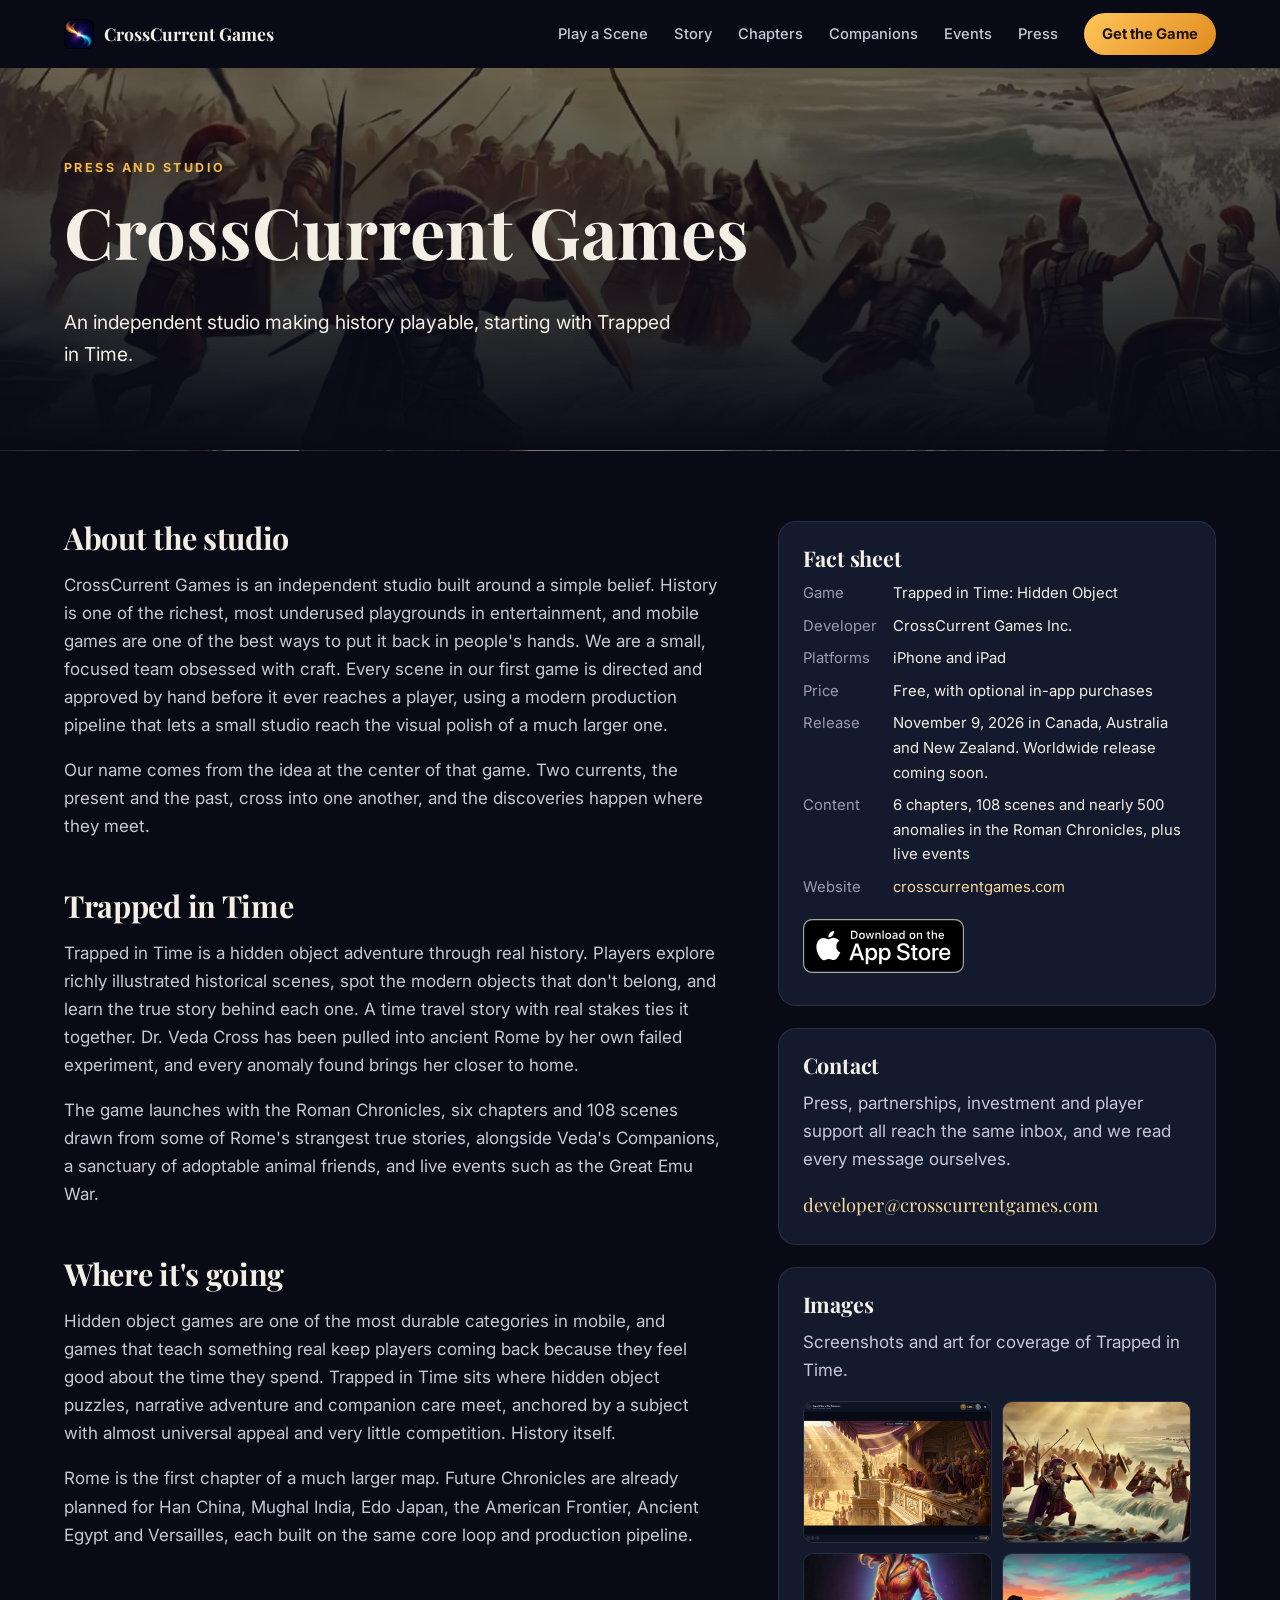
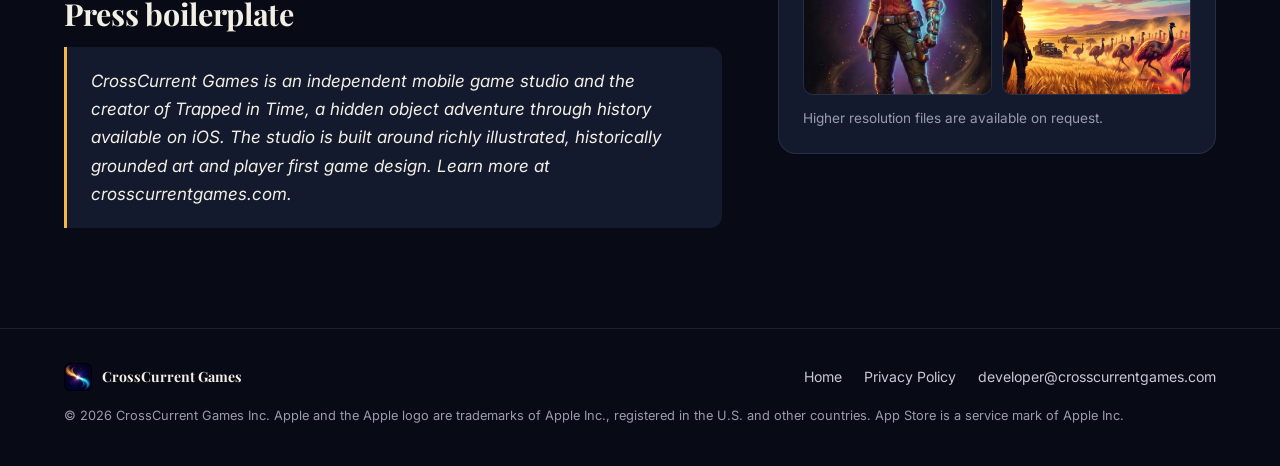
==== press.html @ 3f319984 "Redesign the site as a player-first landing page (draft) Built from the game's own art: a full-scree" ====
<!doctype html>
<html lang="en" class="no-js">
<head>
  <meta charset="utf-8" />
  <meta name="viewport" content="width=device-width, initial-scale=1" />
  <title>Press and Studio | CrossCurrent Games</title>
  <meta name="description" content="Press information for Trapped in Time and CrossCurrent Games. Fact sheet, studio background, press boilerplate and contact." />
  <link rel="canonical" href="https://crosscurrentgames.com/press.html" />
  <link rel="icon" type="image/png" sizes="32x32" href="assets/images/favicon-32.png" />
  <link rel="apple-touch-icon" sizes="180x180" href="assets/images/apple-touch-icon.png" />
  <meta property="og:type" content="website" />
  <meta property="og:title" content="Press and Studio | CrossCurrent Games" />
  <meta property="og:image" content="https://crosscurrentgames.com/assets/images/og-preview.jpg" />
  <meta name="theme-color" content="#080b16" />
  <link rel="preconnect" href="https://fonts.googleapis.com" />
  <link rel="preconnect" href="https://fonts.gstatic.com" crossorigin />
  <link href="https://fonts.googleapis.com/css2?family=Inter:wght@400;500;600;700&family=Playfair+Display:wght@600;700;800&display=swap" rel="stylesheet" />
  <link rel="stylesheet" href="assets/site.css" />
  <link rel="stylesheet" href="assets/press.css" />
</head>
<body>

  <header class="site-header scrolled" id="site-header">
    <div class="wrap header-row">
      <a href="index.html" class="brand">
        <img src="assets/images/favicon-192.png" alt="" width="30" height="30" />
        <span>CrossCurrent Games</span>
      </a>
      <nav class="main-nav" id="main-nav" aria-label="Main">
        <a href="index.html#demo">Play a Scene</a>
        <a href="index.html#story">Story</a>
        <a href="index.html#chapters">Chapters</a>
        <a href="index.html#companions">Companions</a>
        <a href="index.html#events">Events</a>
        <a href="press.html" aria-current="page">Press</a>
        <a href="https://apps.apple.com/app/id6814600221" class="nav-cta">Get the Game</a>
      </nav>
      <button class="nav-toggle" id="nav-toggle" aria-label="Open menu" aria-expanded="false" aria-controls="main-nav">
        <span></span><span></span><span></span>
      </button>
    </div>
  </header>

  <main class="press-main">
    <section class="press-hero">
      <div class="wrap">
        <p class="eyebrow">Press and studio</p>
        <h1>CrossCurrent Games</h1>
        <p class="press-lede">An independent studio making history playable, starting with Trapped in Time.</p>
      </div>
    </section>

    <section class="wrap press-grid">
      <article class="press-copy">
        <h2>About the studio</h2>
        <p>CrossCurrent Games is an independent studio built around a simple belief. History is one of the richest, most underused playgrounds in entertainment, and mobile games are one of the best ways to put it back in people's hands. We are a small, focused team obsessed with craft. Every scene in our first game is directed and approved by hand before it ever reaches a player, using a modern production pipeline that lets a small studio reach the visual polish of a much larger one.</p>
        <p>Our name comes from the idea at the center of that game. Two currents, the present and the past, cross into one another, and the discoveries happen where they meet.</p>

        <h2>Trapped in Time</h2>
        <p>Trapped in Time is a hidden object adventure through real history. Players explore richly illustrated historical scenes, spot the modern objects that don't belong, and learn the true story behind each one. A time travel story with real stakes ties it together. Dr. Veda Cross has been pulled into ancient Rome by her own failed experiment, and every anomaly found brings her closer to home.</p>
        <p>The game launches with the Roman Chronicles, six chapters and 108 scenes drawn from some of Rome's strangest true stories, alongside Veda's Companions, a sanctuary of adoptable animal friends, and live events such as the Great Emu War.</p>

        <h2>Where it's going</h2>
        <p>Hidden object games are one of the most durable categories in mobile, and games that teach something real keep players coming back because they feel good about the time they spend. Trapped in Time sits where hidden object puzzles, narrative adventure and companion care meet, anchored by a subject with almost universal appeal and very little competition. History itself.</p>
        <p>Rome is the first chapter of a much larger map. Future Chronicles are already planned for Han China, Mughal India, Edo Japan, the American Frontier, Ancient Egypt and Versailles, each built on the same core loop and production pipeline.</p>

        <h2>Press boilerplate</h2>
        <blockquote class="boilerplate">CrossCurrent Games is an independent mobile game studio and the creator of <em>Trapped in Time</em>, a hidden object adventure through history available on iOS. The studio is built around richly illustrated, historically grounded art and player first game design. Learn more at crosscurrentgames.com.</blockquote>
      </article>

      <aside class="press-aside">
        <div class="fact-card">
          <h2>Fact sheet</h2>
          <dl>
            <dt>Game</dt><dd>Trapped in Time: Hidden Object</dd>
            <dt>Developer</dt><dd>CrossCurrent Games Inc.</dd>
            <dt>Platforms</dt><dd>iPhone and iPad</dd>
            <dt>Price</dt><dd>Free, with optional in-app purchases</dd>
            <dt>Release</dt><dd>November 9, 2026 in Canada, Australia and New Zealand. Worldwide release coming soon.</dd>
            <dt>Content</dt><dd>6 chapters, 108 scenes and nearly 500 anomalies in the Roman Chronicles, plus live events</dd>
            <dt>Website</dt><dd><a href="index.html">crosscurrentgames.com</a></dd>
          </dl>
          <a href="https://apps.apple.com/app/id6814600221" class="app-store-badge" aria-label="Download Trapped in Time on the App Store"><img src="assets/images/app-store-badge.svg" alt="Download on the App Store" width="150" height="50" /></a>
        </div>

        <div class="fact-card">
          <h2>Contact</h2>
          <p>Press, partnerships, investment and player support all reach the same inbox, and we read every message ourselves.</p>
          <a class="press-email" href="mailto:developer@crosscurrentgames.com">developer@crosscurrentgames.com</a>
        </div>

        <div class="fact-card">
          <h2>Images</h2>
          <p>Screenshots and art for coverage of Trapped in Time.</p>
          <div class="press-thumbs">
            <a href="assets/media/screen-ipad-colosseum.webp"><img src="assets/media/screen-ipad-colosseum.webp" alt="The Colosseum scene on iPad" loading="lazy" width="1400" height="1050" /></a>
            <a href="assets/media/chapter-caligula.webp"><img src="assets/media/chapter-caligula.webp" alt="Caligula's War on the Sea" loading="lazy" width="1400" height="783" /></a>
            <a href="assets/media/veda.webp"><img src="assets/media/veda.webp" alt="Dr. Veda Cross" loading="lazy" width="900" height="1248" /></a>
            <a href="assets/media/event-emu-war.webp"><img src="assets/media/event-emu-war.webp" alt="The Great Emu War" loading="lazy" width="1600" height="855" /></a>
          </div>
          <p class="press-note">Higher resolution files are available on request.</p>
        </div>
      </aside>
    </section>
  </main>

  <footer class="site-footer">
    <div class="wrap footer-row">
      <div class="footer-brand">
        <img src="assets/images/favicon-192.png" alt="" width="28" height="28" />
        <span>CrossCurrent Games</span>
      </div>
      <nav class="footer-links" aria-label="Footer">
        <a href="index.html">Home</a>
        <a href="privacy.html">Privacy Policy</a>
        <a href="mailto:developer@crosscurrentgames.com">developer@crosscurrentgames.com</a>
      </nav>
      <p class="copyright">© <span id="year">2026</span> CrossCurrent Games Inc. Apple and the Apple logo are trademarks of Apple Inc., registered in the U.S. and other countries. App Store is a service mark of Apple Inc.</p>
    </div>
  </footer>

  <script src="assets/site.js" defer></script>
</body>
</html>
---- assets/site.css ----
/* CrossCurrent Games, Trapped in Time landing page (2026 redesign).
   The palette follows the game: deep navy, gold, and a cool cyan accent. */

:root {
  --void: #080b16;
  --void-2: #0d1222;
  --panel: #131a2e;
  --panel-2: #182039;
  --line: rgba(255, 255, 255, 0.09);
  --ink: #f4efe4;
  --ink-soft: #c9c6d6;
  --ink-mute: #9c9ab0;
  --gold: #f2b84b;
  --gold-deep: #e08a1e;
  --gold-soft: #f8d79a;
  --cyan: #5fd6dd;
  --green: #3ccf91;
  --max: 1200px;
  --radius: 18px;
  --serif: "Playfair Display", Georgia, "Times New Roman", serif;
  --sans: "Inter", -apple-system, BlinkMacSystemFont, "Segoe UI", Roboto, sans-serif;
}

*,
*::before,
*::after { box-sizing: border-box; }

/* Buttons set their own display, which would otherwise beat hidden. */
[hidden] { display: none !important; }

html { scroll-behavior: smooth; scroll-padding-top: 76px; }

body {
  margin: 0;
  background: var(--void);
  color: var(--ink-soft);
  font-family: var(--sans);
  font-size: 17px;
  line-height: 1.65;
  -webkit-font-smoothing: antialiased;
  overflow-x: hidden;
}

/* height: auto lets aspect-ratio rules win over the width and height
   attributes, which are there only to reserve space while images load. */
img { max-width: 100%; height: auto; display: block; }
a { color: var(--gold-soft); text-decoration: none; }
a:hover { text-decoration: underline; }

h1, h2, h3 { font-family: var(--serif); color: var(--ink); line-height: 1.15; margin: 0 0 0.5em; }
h2 { font-size: clamp(2rem, 4.2vw, 3.1rem); letter-spacing: -0.01em; }
h3 { font-size: 1.35rem; }
p { margin: 0 0 1em; }

.wrap { max-width: var(--max); margin: 0 auto; padding: 0 24px; }

.eyebrow {
  font-family: var(--sans);
  font-size: 0.78rem;
  font-weight: 700;
  letter-spacing: 0.2em;
  text-transform: uppercase;
  color: var(--gold);
  margin: 0 0 1em;
}

.title-gradient {
  background: linear-gradient(180deg, #fff6e0 0%, #f8d79a 45%, #f0a43a 100%);
  -webkit-background-clip: text;
  background-clip: text;
  color: transparent;
}

/* ---------- Buttons and badges ---------- */

.btn {
  display: inline-flex;
  align-items: center;
  justify-content: center;
  gap: 8px;
  padding: 14px 26px;
  border-radius: 999px;
  font-weight: 600;
  font-size: 0.98rem;
  font-family: var(--sans);
  cursor: pointer;
  border: 1px solid transparent;
  transition: transform 0.15s ease, filter 0.15s ease, background 0.15s ease;
}
.btn:hover { text-decoration: none; transform: translateY(-1px); }
.btn-gold { background: linear-gradient(135deg, #ffc65a 0%, var(--gold-deep) 100%); color: #1d1204; box-shadow: 0 8px 26px rgba(240, 160, 50, 0.32); }
.btn-gold:hover { filter: brightness(1.06); }
.btn-ghost { background: rgba(255, 255, 255, 0.06); color: var(--ink); border-color: rgba(255, 255, 255, 0.22); backdrop-filter: blur(6px); }
.btn-ghost:hover { background: rgba(255, 255, 255, 0.12); }
.btn-small { padding: 10px 18px; font-size: 0.9rem; }
.btn-link { background: none; border: 0; color: var(--ink-mute); font: inherit; font-size: 0.9rem; cursor: pointer; text-decoration: underline; text-underline-offset: 3px; }
.btn-link:hover { color: var(--ink); }

/* Apple's badge, used unaltered. */
.app-store-badge { display: inline-flex; line-height: 0; border-radius: 9px; }
.app-store-badge img { height: 54px; width: auto; }

.availability-note { font-size: 0.9rem; color: var(--ink-mute); margin: 14px 0 0; }

/* ---------- Header ---------- */

.site-header {
  position: fixed;
  inset: 0 0 auto 0;
  z-index: 50;
  transition: background 0.25s ease, border-color 0.25s ease;
  border-bottom: 1px solid transparent;
}
.site-header.scrolled { background: rgba(8, 11, 22, 0.86); backdrop-filter: blur(12px); border-color: var(--line); }
.header-row { display: flex; align-items: center; justify-content: space-between; height: 68px; }
.brand { display: flex; align-items: center; gap: 10px; color: var(--ink); font-family: var(--serif); font-weight: 700; font-size: 1.1rem; }
.brand:hover { text-decoration: none; }
.brand img { border-radius: 7px; }
.main-nav { display: flex; align-items: center; gap: 26px; }
.main-nav a { color: var(--ink-soft); font-size: 0.92rem; font-weight: 500; }
.main-nav a:hover { color: var(--gold-soft); text-decoration: none; }
.main-nav .nav-cta { background: linear-gradient(135deg, #ffc65a 0%, var(--gold-deep) 100%); color: #1d1204; padding: 9px 18px; border-radius: 999px; font-weight: 700; }
.main-nav .nav-cta:hover { color: #1d1204; filter: brightness(1.06); }
.nav-toggle { display: none; background: none; border: 0; width: 44px; height: 44px; cursor: pointer; padding: 10px; }
.nav-toggle span { display: block; height: 2px; background: var(--ink); margin: 5px 0; border-radius: 2px; transition: transform 0.2s ease, opacity 0.2s ease; }

/* ---------- Hero ---------- */

.hero {
  position: relative;
  min-height: 100vh;
  min-height: 100svh;
  display: flex;
  align-items: center;
  overflow: hidden;
  isolation: isolate;
}
.hero-media { position: absolute; inset: 0; z-index: -2; }
.hero-video { width: 100%; height: 100%; object-fit: cover; }
.hero-shade {
  position: absolute;
  inset: 0;
  background:
    linear-gradient(90deg, rgba(8, 11, 22, 0.92) 0%, rgba(8, 11, 22, 0.72) 38%, rgba(8, 11, 22, 0.15) 70%, rgba(8, 11, 22, 0.35) 100%),
    linear-gradient(180deg, rgba(8, 11, 22, 0.55) 0%, rgba(8, 11, 22, 0) 25%, rgba(8, 11, 22, 0) 70%, var(--void) 100%);
}
/* Veda stands in the scene, her dark backdrop melted away at the edges. */
.hero-veda {
  position: absolute;
  z-index: -1;
  right: max(2vw, calc((100vw - var(--max)) / 2 - 40px));
  bottom: 0;
  height: min(92vh, 900px);
  width: auto;
  -webkit-mask-image: radial-gradient(ellipse 48% 56% at 50% 46%, #000 62%, transparent 100%);
  mask-image: radial-gradient(ellipse 48% 56% at 50% 46%, #000 62%, transparent 100%);
  filter: drop-shadow(0 0 40px rgba(95, 214, 221, 0.18));
  animation: veda-float 6s ease-in-out infinite;
}
@keyframes veda-float { 0%, 100% { transform: translateY(0); } 50% { transform: translateY(-10px); } }
.hero-content { width: 100%; padding-top: 110px; padding-bottom: 90px; }
.hero h1 { font-size: clamp(3rem, 8vw, 6.2rem); font-weight: 800; margin-bottom: 0.25em; letter-spacing: -0.02em; filter: drop-shadow(0 4px 24px rgba(0, 0, 0, 0.6)); }
.hero-tagline { font-size: clamp(1.15rem, 2vw, 1.45rem); color: var(--ink); max-width: 560px; margin-bottom: 0.8em; }
.hero-lede { max-width: 520px; color: var(--ink-soft); }
.cta-row { display: flex; flex-wrap: wrap; align-items: center; gap: 14px; margin-top: 28px; }
.scroll-cue { position: absolute; left: 50%; bottom: 26px; width: 26px; height: 42px; border: 2px solid rgba(255, 255, 255, 0.35); border-radius: 14px; transform: translateX(-50%); }
.scroll-cue span { position: absolute; left: 50%; top: 8px; width: 4px; height: 8px; margin-left: -2px; border-radius: 2px; background: var(--gold); animation: cue 1.8s ease-in-out infinite; }
@keyframes cue { 0% { opacity: 0; transform: translateY(0); } 40% { opacity: 1; } 100% { opacity: 0; transform: translateY(12px); } }

/* ---------- Sections ---------- */

.section { padding: 120px 0; position: relative; }
.section-head { max-width: 760px; margin: 0 auto 56px; text-align: center; }
.section-head p:last-child { margin-bottom: 0; }

/* ---------- Demo ---------- */

.demo-section { background: radial-gradient(ellipse at 50% 0%, #1a2242 0%, var(--void) 60%); }
.demo {
  position: relative;
  max-width: 1080px;
  margin: 0 auto;
  background: linear-gradient(180deg, var(--panel-2), var(--panel));
  border: 1px solid var(--line);
  border-radius: 24px;
  padding: 16px;
  box-shadow: 0 40px 120px rgba(0, 0, 0, 0.55), 0 0 0 1px rgba(242, 184, 75, 0.06);
}
.demo-bar { display: flex; align-items: center; justify-content: space-between; gap: 12px; padding: 4px 6px 14px; }
.demo-title strong { color: var(--ink); font-weight: 600; margin-right: 10px; }
.demo-title span { color: var(--ink-mute); font-size: 0.9rem; }
.demo-status { font-weight: 700; color: var(--gold); white-space: nowrap; font-size: 0.95rem; }
.demo-stage {
  position: relative;
  border-radius: 14px;
  overflow: hidden;
  cursor: crosshair;
  user-select: none;
  -webkit-user-select: none;
  touch-action: manipulation;
  aspect-ratio: 16 / 9;
  background: #000;
}
.demo-stage img { width: 100%; height: 100%; object-fit: cover; }
.demo-marks { position: absolute; inset: 0; pointer-events: none; }
.mark-found {
  position: absolute;
  border: 3px solid var(--green);
  border-radius: 12px;
  background: rgba(60, 207, 145, 0.14);
  box-shadow: 0 0 0 4px rgba(60, 207, 145, 0.18), 0 0 24px rgba(60, 207, 145, 0.45);
  animation: pop 0.35s ease-out;
}
.mark-miss {
  position: absolute;
  width: 46px;
  height: 46px;
  margin: -23px 0 0 -23px;
  border-radius: 50%;
  border: 2px solid rgba(255, 120, 120, 0.85);
  animation: miss 0.6s ease-out forwards;
}
.mark-hint {
  position: absolute;
  border-radius: 50%;
  border: 2px solid rgba(248, 215, 154, 0.85);
  background: radial-gradient(ellipse, rgba(248, 215, 154, 0.22), rgba(248, 215, 154, 0) 70%);
  animation: glow 1.4s ease-in-out 3;
}
@keyframes pop { from { transform: scale(1.35); opacity: 0; } to { transform: scale(1); opacity: 1; } }
@keyframes miss { from { transform: scale(0.4); opacity: 1; } to { transform: scale(1.5); opacity: 0; } }
@keyframes glow { 0%, 100% { opacity: 0.25; } 50% { opacity: 1; } }

.demo-clues { list-style: none; margin: 14px 0 0; padding: 0; display: grid; grid-template-columns: repeat(3, 1fr); gap: 10px; }
.demo-clues li {
  display: flex;
  gap: 10px;
  align-items: flex-start;
  padding: 12px 14px;
  border-radius: 12px;
  background: rgba(255, 255, 255, 0.03);
  border: 1px solid var(--line);
  font-size: 0.92rem;
  line-height: 1.45;
  color: var(--ink-soft);
}
.demo-clues .clue-num {
  flex: none;
  width: 26px;
  height: 26px;
  border-radius: 50%;
  display: grid;
  place-items: center;
  font-weight: 700;
  font-size: 0.85rem;
  color: var(--gold);
  border: 1.5px solid rgba(242, 184, 75, 0.6);
}
.demo-clues li.found { border-color: rgba(60, 207, 145, 0.45); background: rgba(60, 207, 145, 0.07); }
.demo-clues li.found .clue-num { color: #06150e; background: var(--green); border-color: var(--green); }
.demo-clues .clue-label { display: block; color: var(--ink); font-weight: 600; font-style: normal; }
.demo-clues em { font-style: italic; }
.demo-actions { display: flex; align-items: center; justify-content: center; gap: 18px; margin-top: 16px; }

.demo-card-backdrop {
  position: absolute;
  inset: 0;
  z-index: 5;
  display: grid;
  place-items: center;
  padding: 16px;
  background: rgba(5, 7, 15, 0.62);
  backdrop-filter: blur(3px);
  border-radius: 24px;
}
.demo-card-backdrop[hidden], .demo-done[hidden] { display: none; }
.demo-card {
  width: min(560px, 100%);
  max-height: 100%;
  overflow: auto;
  text-align: center;
  padding: 28px 30px 26px;
  border-radius: 20px;
  background: linear-gradient(180deg, #1b2442, #121a31);
  border: 1px solid rgba(255, 255, 255, 0.12);
  box-shadow: 0 30px 80px rgba(0, 0, 0, 0.6);
  animation: pop 0.25s ease-out;
}
.demo-card-tag {
  display: inline-block;
  margin: 0 0 12px;
  padding: 5px 14px;
  border-radius: 999px;
  font-size: 0.78rem;
  font-weight: 700;
  letter-spacing: 0.14em;
  text-transform: uppercase;
  color: var(--green);
  background: rgba(60, 207, 145, 0.12);
  border: 1px solid rgba(60, 207, 145, 0.35);
}
.demo-card h3 { font-family: var(--sans); font-size: 1.2rem; margin-bottom: 14px; }
.demo-card-short { color: var(--ink); }
.demo-card-detail { font-size: 0.93rem; color: var(--ink-mute); border-top: 1px solid var(--line); padding-top: 14px; }
.demo-done {
  margin-top: 16px;
  padding: 22px;
  border-radius: 16px;
  text-align: center;
  background: linear-gradient(135deg, rgba(242, 184, 75, 0.12), rgba(95, 214, 221, 0.08));
  border: 1px solid rgba(242, 184, 75, 0.35);
  animation: pop 0.35s ease-out;
}
.demo-done-title { font-family: var(--serif); font-size: 1.6rem; color: var(--ink); margin-bottom: 6px; }

/* ---------- Story ---------- */

.story-section { background: linear-gradient(180deg, var(--void) 0%, #10102a 50%, var(--void) 100%); }
.story-grid { display: grid; grid-template-columns: minmax(260px, 0.8fr) 1.2fr; gap: 64px; align-items: center; }
.story-portrait img {
  width: 100%;
  -webkit-mask-image: radial-gradient(ellipse 50% 55% at 50% 45%, #000 60%, transparent 100%);
  mask-image: radial-gradient(ellipse 50% 55% at 50% 45%, #000 60%, transparent 100%);
}
.comic-strip { display: grid; grid-template-columns: repeat(3, 1fr); gap: 14px; margin-top: 30px; }
.comic-strip figure { margin: 0; }
.comic-strip img { border-radius: 10px; border: 1px solid var(--line); aspect-ratio: 16 / 10; object-fit: cover; width: 100%; }
.comic-strip figcaption { font-size: 0.84rem; font-style: italic; color: var(--ink-mute); margin-top: 8px; line-height: 1.4; }

/* ---------- Stats ---------- */

.stats-band { border-top: 1px solid var(--line); border-bottom: 1px solid var(--line); background: var(--void-2); }
.stats-row { display: grid; grid-template-columns: repeat(4, 1fr); text-align: center; }
.stat { padding: 40px 12px; }
.stat + .stat { border-left: 1px solid var(--line); }
.stat strong { display: block; font-family: var(--serif); font-size: clamp(2.2rem, 4vw, 3rem); color: var(--gold-soft); line-height: 1.1; }
.stat span { font-size: 0.92rem; color: var(--ink-mute); }

/* ---------- Chapters ---------- */

.chapter-grid { display: grid; grid-template-columns: repeat(2, 1fr); gap: 26px; }
.chapter-card {
  position: relative;
  border-radius: var(--radius);
  overflow: hidden;
  background: var(--panel);
  border: 1px solid var(--line);
  isolation: isolate;
}
.chapter-card img { width: 100%; aspect-ratio: 16 / 9; object-fit: cover; transition: transform 0.6s ease; }
.chapter-card:hover img { transform: scale(1.04); }
.chapter-body { padding: 22px 26px 26px; }
.chapter-num { font-size: 0.75rem; font-weight: 700; letter-spacing: 0.2em; text-transform: uppercase; color: var(--gold); }
.chapter-body h3 { font-size: 1.6rem; margin: 6px 0 2px; }
.chapter-place { font-size: 0.86rem; color: var(--cyan); margin-bottom: 8px; }
.chapter-body p:last-child { margin: 0; font-size: 0.95rem; color: var(--ink-soft); max-width: 520px; }

/* ---------- How it plays ---------- */

.play-section { background: radial-gradient(ellipse at 50% 100%, #1b1a3c 0%, var(--void) 65%); }
.play-grid { display: grid; grid-template-columns: repeat(3, 1fr); gap: 34px; }
.play-step h3 { margin-top: 22px; }
.play-step p { color: var(--ink-mute); margin: 0; }
/* Device frames drawn in CSS, so no product imagery is needed. */
.device { background: #05070c; border: 1px solid rgba(255, 255, 255, 0.16); box-shadow: 0 24px 60px rgba(0, 0, 0, 0.55), inset 0 0 0 2px #1a1d27; }
.device img { width: 100%; height: auto; }
.device-phone { border-radius: 26px; padding: 9px; }
.device-phone img { border-radius: 18px; }
.device-tablet { border-radius: 30px; padding: 16px; }
.device-tablet img { border-radius: 16px; }
.ipad-showcase { display: grid; grid-template-columns: 1.4fr 1fr; gap: 56px; align-items: center; margin-top: 90px; }
.ipad-copy p { color: var(--ink-mute); }

/* ---------- Companions ---------- */

.companions-section { background: linear-gradient(180deg, var(--void) 0%, #15121f 100%); }
.sanctuary { position: relative; border-radius: 26px; overflow: hidden; border: 1px solid var(--line); box-shadow: 0 40px 100px rgba(0, 0, 0, 0.5); }
.sanctuary-room { width: 100%; aspect-ratio: 16 / 8; object-fit: cover; filter: saturate(1.05) brightness(0.92); }
.sanctuary::after { content: ""; position: absolute; inset: 0; background: linear-gradient(180deg, rgba(8, 11, 22, 0) 45%, rgba(8, 11, 22, 0.78) 100%); pointer-events: none; }
.companion-row {
  position: absolute;
  inset: auto 0 0 0;
  z-index: 1;
  list-style: none;
  margin: 0;
  padding: 0 3% 2.5%;
  display: grid;
  grid-template-columns: repeat(7, 1fr);
  gap: 1%;
  align-items: end;
}
.companion-row li { text-align: center; }
.companion-row img { height: clamp(80px, 13vw, 170px); width: auto; margin: 0 auto 6px; filter: drop-shadow(0 10px 14px rgba(0, 0, 0, 0.45)); transition: transform 0.25s ease; }
.companion-row li:hover img { transform: translateY(-6px) rotate(-2deg); }
.companion-row strong { display: block; color: var(--ink); font-family: var(--serif); font-size: clamp(0.85rem, 1.4vw, 1.1rem); }
.companion-row span { display: block; color: var(--ink-soft); font-size: clamp(0.68rem, 1vw, 0.82rem); line-height: 1.3; }
.companion-major strong { color: var(--gold-soft); }

/* ---------- Event ---------- */

.event-band { position: relative; min-height: 640px; display: flex; align-items: center; overflow: hidden; isolation: isolate; }
.event-art { position: absolute; inset: 0; z-index: -2; }
.event-art img { width: 100%; height: 100%; object-fit: cover; object-position: 60% 50%; }
.event-band::before {
  content: "";
  position: absolute;
  inset: 0;
  z-index: -1;
  background: linear-gradient(90deg, rgba(8, 11, 22, 0.94) 0%, rgba(8, 11, 22, 0.7) 36%, rgba(8, 11, 22, 0) 65%), linear-gradient(180deg, var(--void) 0%, rgba(8, 11, 22, 0) 14%, rgba(8, 11, 22, 0) 86%, var(--void) 100%);
}
.event-content { width: 100%; }
.event-content > * { max-width: 520px; }
.event-content h2 { font-size: clamp(2.4rem, 5vw, 3.6rem); }
.event-more { color: var(--ink-mute); font-size: 0.95rem; }

/* ---------- Fair play ---------- */

.fair-grid { display: grid; grid-template-columns: repeat(4, 1fr); gap: 20px; }
.fair-item { padding: 26px 24px; border-radius: var(--radius); background: var(--panel); border: 1px solid var(--line); }
.fair-item h3 { font-size: 1.15rem; color: var(--gold-soft); }
.fair-item p { margin: 0; color: var(--ink-mute); font-size: 0.95rem; }

/* ---------- Final call to action ---------- */

.final-cta { padding: 120px 0 130px; text-align: center; background: radial-gradient(ellipse at 50% 30%, #23203f 0%, var(--void) 62%); }
.final-cta-inner { display: flex; flex-direction: column; align-items: center; }
.final-icon { border-radius: 26px; box-shadow: 0 18px 50px rgba(242, 184, 75, 0.25); margin-bottom: 24px; }
.final-cta h2 { font-size: clamp(2.4rem, 5vw, 3.6rem); }
.final-cta .app-store-badge img { height: 60px; }

/* ---------- Footer ---------- */

.site-footer { border-top: 1px solid var(--line); padding: 34px 0 40px; font-size: 0.88rem; }
.footer-row { display: grid; grid-template-columns: auto 1fr; gap: 14px 30px; align-items: center; }
.footer-brand { display: flex; align-items: center; gap: 10px; color: var(--ink); font-family: var(--serif); font-weight: 700; }
.footer-brand img { border-radius: 6px; }
.footer-links { display: flex; flex-wrap: wrap; justify-content: flex-end; gap: 22px; }
.footer-links a { color: var(--ink-soft); }
.copyright { grid-column: 1 / -1; color: var(--ink-mute); font-size: 0.8rem; margin: 0; }

/* ---------- Scroll reveal ---------- */

.reveal { opacity: 0; transform: translateY(26px); transition: opacity 0.8s ease, transform 0.8s ease; }
.reveal.in { opacity: 1; transform: none; }
.no-js .reveal { opacity: 1; transform: none; }

/* ---------- Responsive ---------- */

@media (max-width: 1020px) {
  .main-nav { gap: 18px; }
  .fair-grid { grid-template-columns: repeat(2, 1fr); }
  .story-grid { grid-template-columns: 1fr; gap: 20px; }
  .story-portrait { max-width: 360px; margin: 0 auto; }
  .ipad-showcase { grid-template-columns: 1fr; gap: 30px; }
}

@media (max-width: 860px) {
  .nav-toggle { display: block; }
  .main-nav {
    position: fixed;
    inset: 68px 0 auto 0;
    flex-direction: column;
    align-items: stretch;
    gap: 0;
    padding: 8px 24px 22px;
    background: rgba(8, 11, 22, 0.97);
    border-bottom: 1px solid var(--line);
    transform: translateY(-120%);
    transition: transform 0.25s ease;
  }
  .main-nav.open { transform: none; }
  .main-nav a { padding: 13px 0; border-bottom: 1px solid var(--line); font-size: 1rem; }
  .main-nav .nav-cta { margin-top: 14px; text-align: center; border-bottom: 0; }
  .nav-toggle[aria-expanded="true"] span:nth-child(1) { transform: translateY(7px) rotate(45deg); }
  .nav-toggle[aria-expanded="true"] span:nth-child(2) { opacity: 0; }
  .nav-toggle[aria-expanded="true"] span:nth-child(3) { transform: translateY(-7px) rotate(-45deg); }
  .site-header { background: rgba(8, 11, 22, 0.86); backdrop-filter: blur(12px); }

  .play-grid { grid-template-columns: 1fr; gap: 46px; max-width: 520px; margin: 0 auto; }
  .chapter-grid { grid-template-columns: 1fr; }
  .stats-row { grid-template-columns: repeat(2, 1fr); }
  .stat:nth-child(3) { border-left: 0; }
  .stat:nth-child(n + 3) { border-top: 1px solid var(--line); }
  .demo-clues { grid-template-columns: 1fr; }
}

@media (max-width: 700px) {
  body { font-size: 16px; }
  .section { padding: 84px 0; }
  .section-head { margin-bottom: 36px; }
  .hero { align-items: flex-end; }
  .hero-shade { background: linear-gradient(180deg, rgba(8, 11, 22, 0.4) 0%, rgba(8, 11, 22, 0.25) 30%, rgba(8, 11, 22, 0.85) 62%, var(--void) 100%); }
  /* On a phone Veda stands above the title instead of behind it, so the
     words stay readable. */
  .hero { flex-direction: column; align-items: stretch; }
  .hero-veda { position: relative; right: auto; top: auto; bottom: auto; height: auto; width: min(76vw, 340px); margin: 76px auto -36px; }
  .hero-content { padding-top: 0; padding-bottom: 70px; }
  .story-portrait { display: none; }
  .scroll-cue { display: none; }
  .demo { padding: 10px; border-radius: 18px; }
  .demo-bar { flex-direction: column; align-items: flex-start; gap: 2px; }
  .demo-title strong { display: block; }
  .demo-card { padding: 22px 18px; }
  .demo-card-backdrop { position: fixed; border-radius: 0; z-index: 60; }
  .comic-strip { grid-template-columns: 1fr; }
  .chapter-body { padding: 18px 20px 22px; }
  .chapter-body h3 { font-size: 1.35rem; }
  .sanctuary-room { aspect-ratio: 4 / 3; }
  .companion-row { position: static; grid-template-columns: repeat(4, 1fr); gap: 16px 8px; padding: 22px 14px 24px; background: var(--panel); }
  .sanctuary::after { display: none; }
  .event-band { min-height: 0; flex-direction: column; align-items: stretch; }
  .event-art { position: static; }
  .event-art img { aspect-ratio: 16 / 10; }
  .event-band::before { display: none; }
  .event-content { padding-top: 30px; padding-bottom: 70px; }
  .fair-grid { grid-template-columns: 1fr; }
  .footer-row { grid-template-columns: 1fr; }
  .footer-links { justify-content: flex-start; }
}

@media (prefers-reduced-motion: reduce) {
  html { scroll-behavior: auto; }
  .reveal { opacity: 1; transform: none; transition: none; }
  .hero-veda, .scroll-cue span { animation: none; }
  .chapter-card img { transition: none; }
}
---- assets/press.css ----
/* Press page, on top of site.css. */

.press-main { padding-top: 68px; }
.press-hero {
  padding: 90px 0 60px;
  background:
    linear-gradient(180deg, rgba(8, 11, 22, 0.55), var(--void)),
    url("media/chapter-caligula.webp") center / cover no-repeat;
  border-bottom: 1px solid var(--line);
}
.press-hero h1 { font-size: clamp(2.6rem, 6vw, 4.4rem); }
.press-lede { font-size: 1.2rem; color: var(--ink); max-width: 620px; }

.press-grid { display: grid; grid-template-columns: 1.5fr 1fr; gap: 56px; padding-top: 70px; padding-bottom: 100px; align-items: start; }
.press-copy h2 { font-size: 1.9rem; margin-top: 1.6em; }
.press-copy h2:first-child { margin-top: 0; }
.boilerplate {
  margin: 0;
  padding: 20px 24px;
  border-left: 3px solid var(--gold);
  background: var(--panel);
  border-radius: 0 12px 12px 0;
  font-style: italic;
  color: var(--ink);
}

.press-aside { display: grid; gap: 22px; position: sticky; top: 90px; }
.fact-card { padding: 24px; border-radius: var(--radius); background: var(--panel); border: 1px solid var(--line); }
.fact-card h2 { font-size: 1.35rem; }
.fact-card dl { margin: 0 0 20px; display: grid; grid-template-columns: auto 1fr; gap: 8px 16px; font-size: 0.93rem; }
.fact-card dt { color: var(--ink-mute); }
.fact-card dd { margin: 0; color: var(--ink); }
.press-email { font-family: var(--serif); font-size: 1.15rem; word-break: break-all; }
.press-thumbs { display: grid; grid-template-columns: 1fr 1fr; gap: 10px; }
.press-thumbs img { width: 100%; aspect-ratio: 4 / 3; object-fit: cover; border-radius: 10px; border: 1px solid var(--line); }
.press-note { font-size: 0.85rem; color: var(--ink-mute); margin: 12px 0 0; }

@media (max-width: 900px) {
  .press-grid { grid-template-columns: 1fr; }
  .press-aside { position: static; }
}
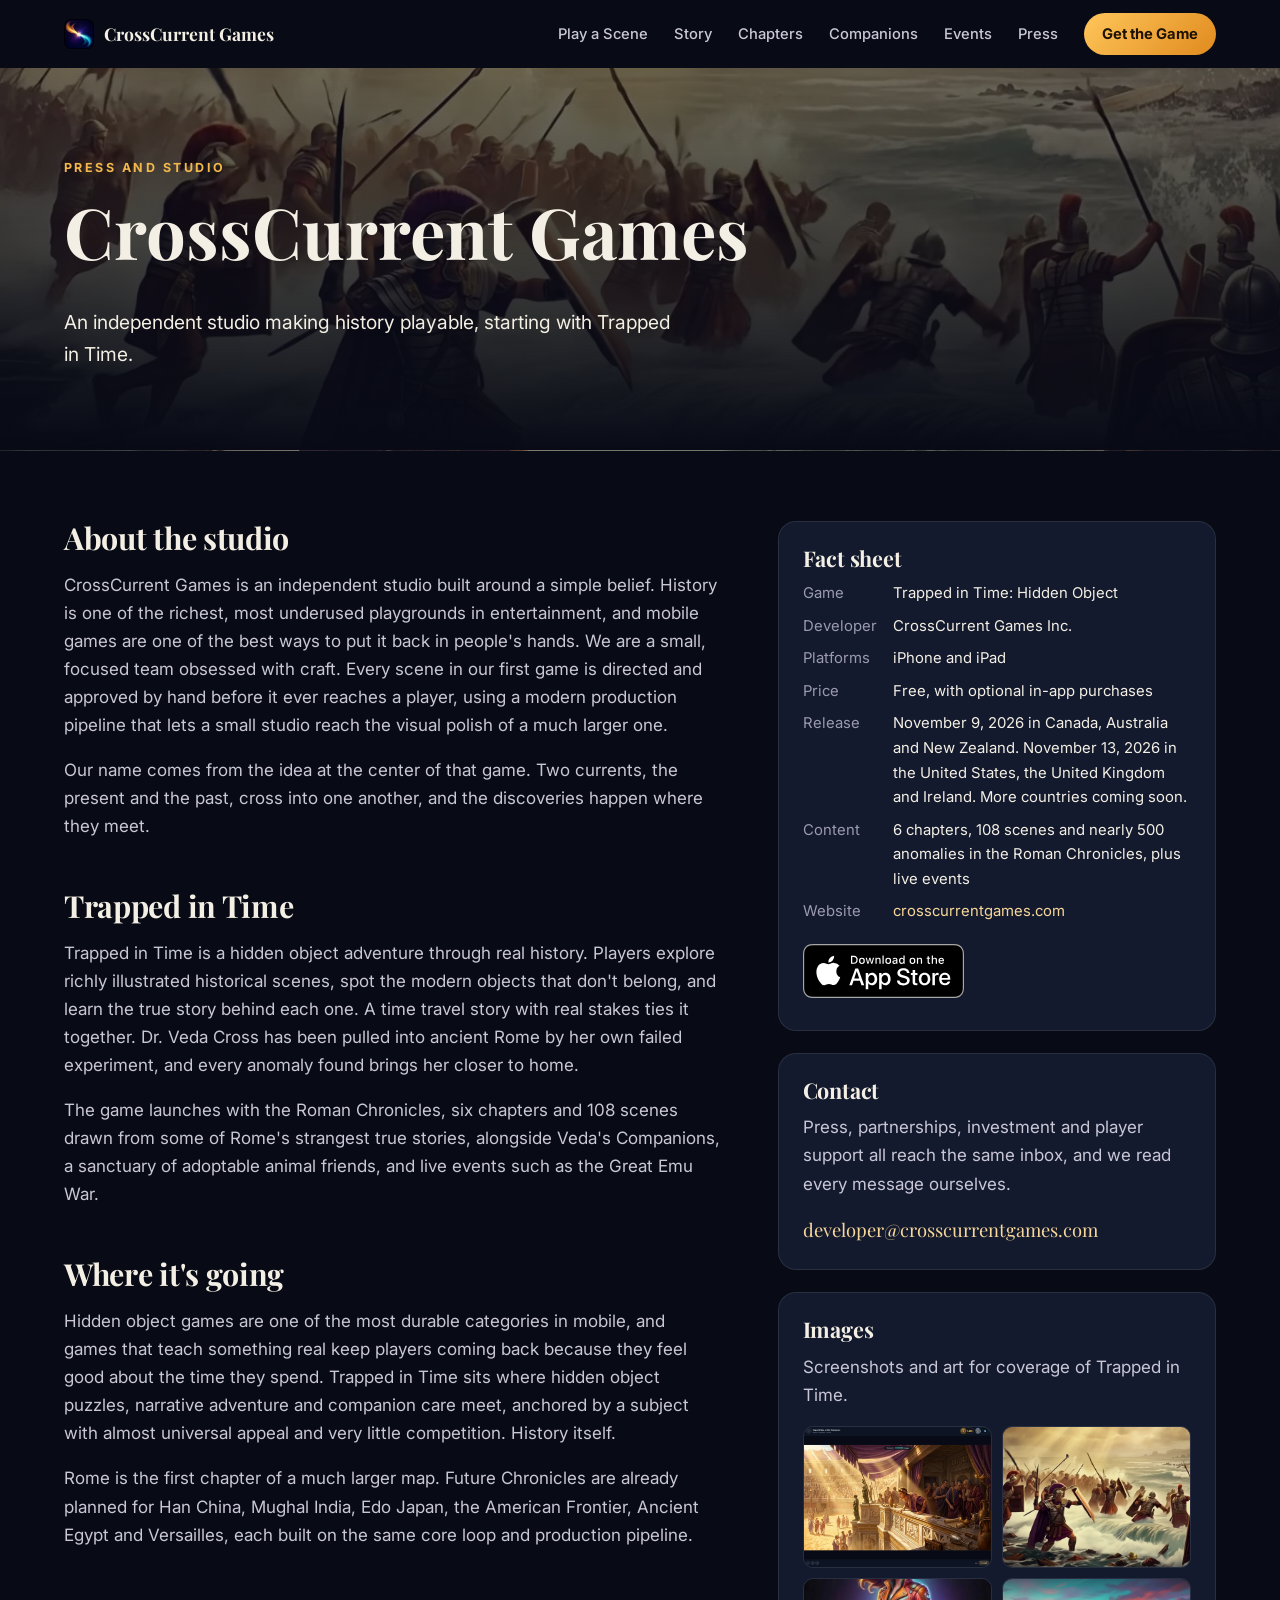
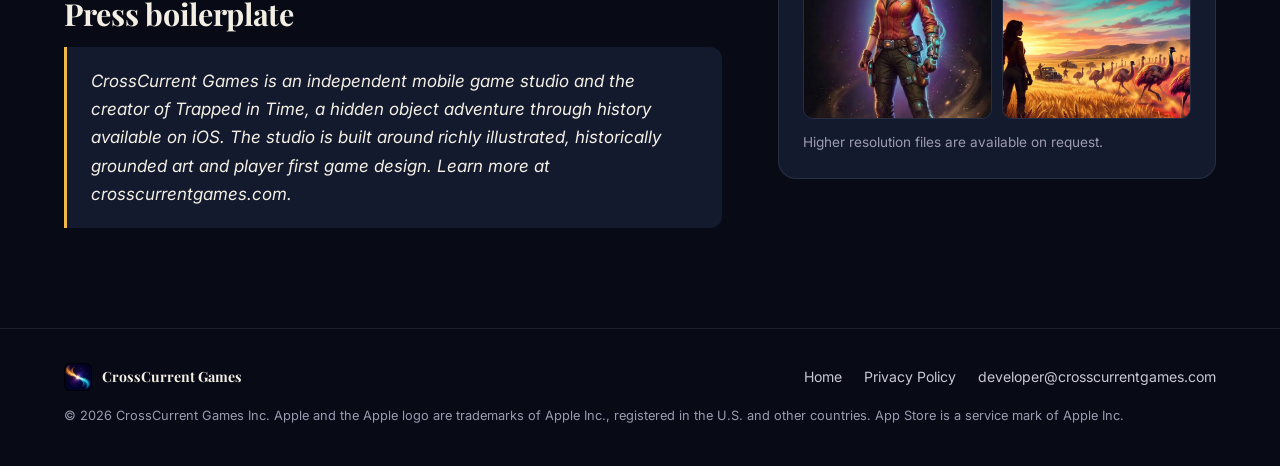
==== commit 51c1acbe: "Availability: out now in six countries (US, CA, GB, IE, AU, NZ) The hero and closing notes and the p" ====
--- a/press.html
+++ b/press.html
@@ -76,7 +76,7 @@
             <dt>Developer</dt><dd>CrossCurrent Games Inc.</dd>
             <dt>Platforms</dt><dd>iPhone and iPad</dd>
             <dt>Price</dt><dd>Free, with optional in-app purchases</dd>
-            <dt>Release</dt><dd>November 9, 2026 in Canada, Australia and New Zealand. Worldwide release coming soon.</dd>
+            <dt>Release</dt><dd>November 9, 2026 in Canada, Australia and New Zealand. November 13, 2026 in the United States, the United Kingdom and Ireland. More countries coming soon.</dd>
             <dt>Content</dt><dd>6 chapters, 108 scenes and nearly 500 anomalies in the Roman Chronicles, plus live events</dd>
             <dt>Website</dt><dd><a href="index.html">crosscurrentgames.com</a></dd>
           </dl>
--- a/assets/site.css
+++ b/assets/site.css
@@ -100,7 +100,7 @@
 .app-store-badge { display: inline-flex; line-height: 0; border-radius: 9px; }
 .app-store-badge img { height: 54px; width: auto; }
 
-.availability-note { font-size: 0.9rem; color: var(--ink-mute); margin: 14px 0 0; }
+.availability-note { font-size: 0.9rem; color: var(--ink-mute); margin: 14px 0 0; max-width: 520px; }
 
 /* ---------- Header ---------- */
 
@@ -202,6 +202,10 @@
   background: #000;
 }
 .demo-stage img { width: 100%; height: 100%; object-fit: cover; }
+/* The scene loop plays over its own first frame, so the still shows at once
+   and the motion fades in when the video is ready. */
+.demo-video { position: absolute; inset: 0; width: 100%; height: 100%; object-fit: cover; opacity: 0; transition: opacity 0.5s ease; pointer-events: none; }
+.demo-video.playing { opacity: 1; }
 .demo-marks { position: absolute; inset: 0; pointer-events: none; }
 .mark-found {
   position: absolute;
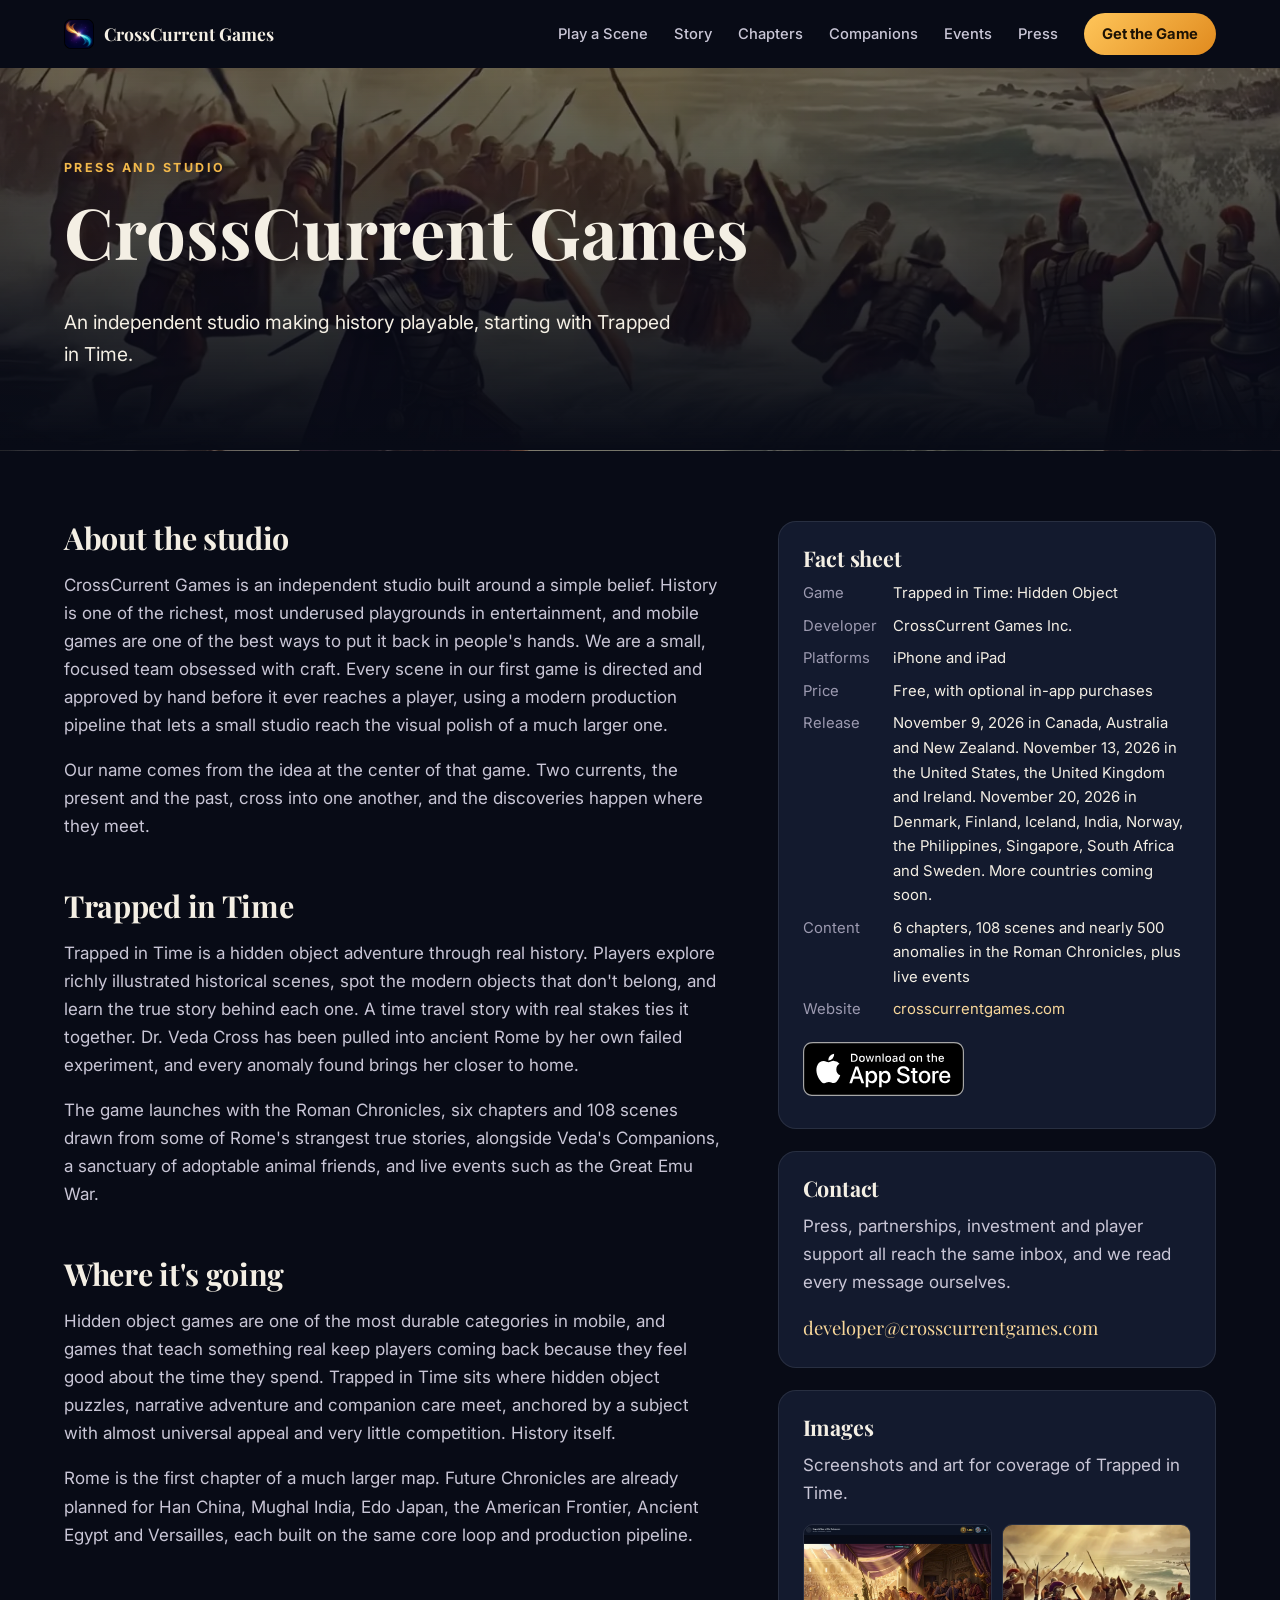
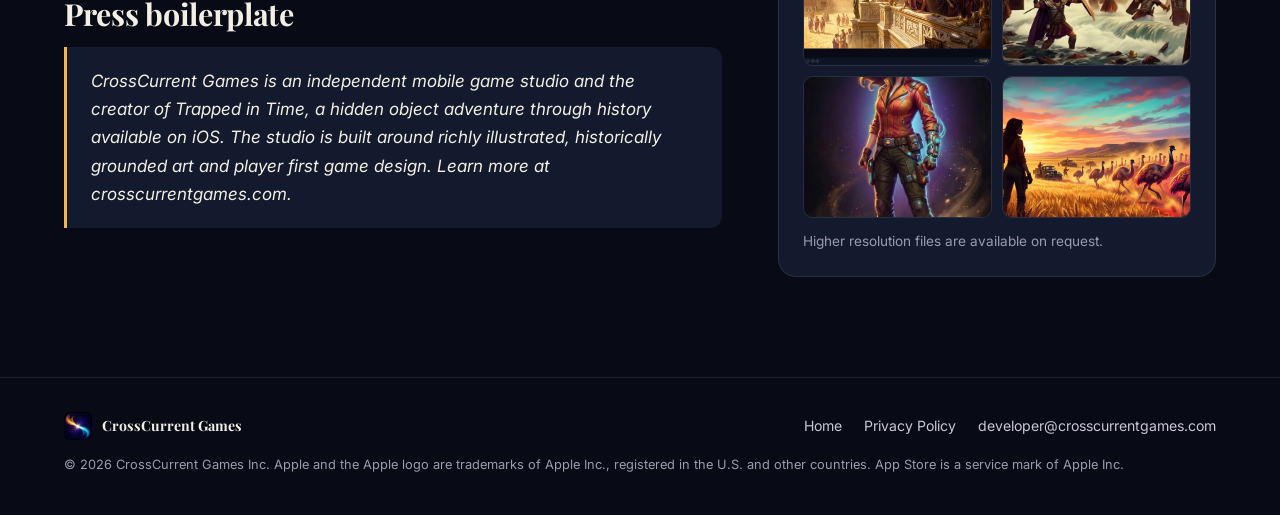
==== commit 2fd9bdfa: "Availability: 15 countries since November 20 The home page's two availability lines read "Out now in" ====
--- a/press.html
+++ b/press.html
@@ -76,7 +76,7 @@
             <dt>Developer</dt><dd>CrossCurrent Games Inc.</dd>
             <dt>Platforms</dt><dd>iPhone and iPad</dd>
             <dt>Price</dt><dd>Free, with optional in-app purchases</dd>
-            <dt>Release</dt><dd>November 9, 2026 in Canada, Australia and New Zealand. November 13, 2026 in the United States, the United Kingdom and Ireland. More countries coming soon.</dd>
+            <dt>Release</dt><dd>November 9, 2026 in Canada, Australia and New Zealand. November 13, 2026 in the United States, the United Kingdom and Ireland. November 20, 2026 in Denmark, Finland, Iceland, India, Norway, the Philippines, Singapore, South Africa and Sweden. More countries coming soon.</dd>
             <dt>Content</dt><dd>6 chapters, 108 scenes and nearly 500 anomalies in the Roman Chronicles, plus live events</dd>
             <dt>Website</dt><dd><a href="index.html">crosscurrentgames.com</a></dd>
           </dl>
